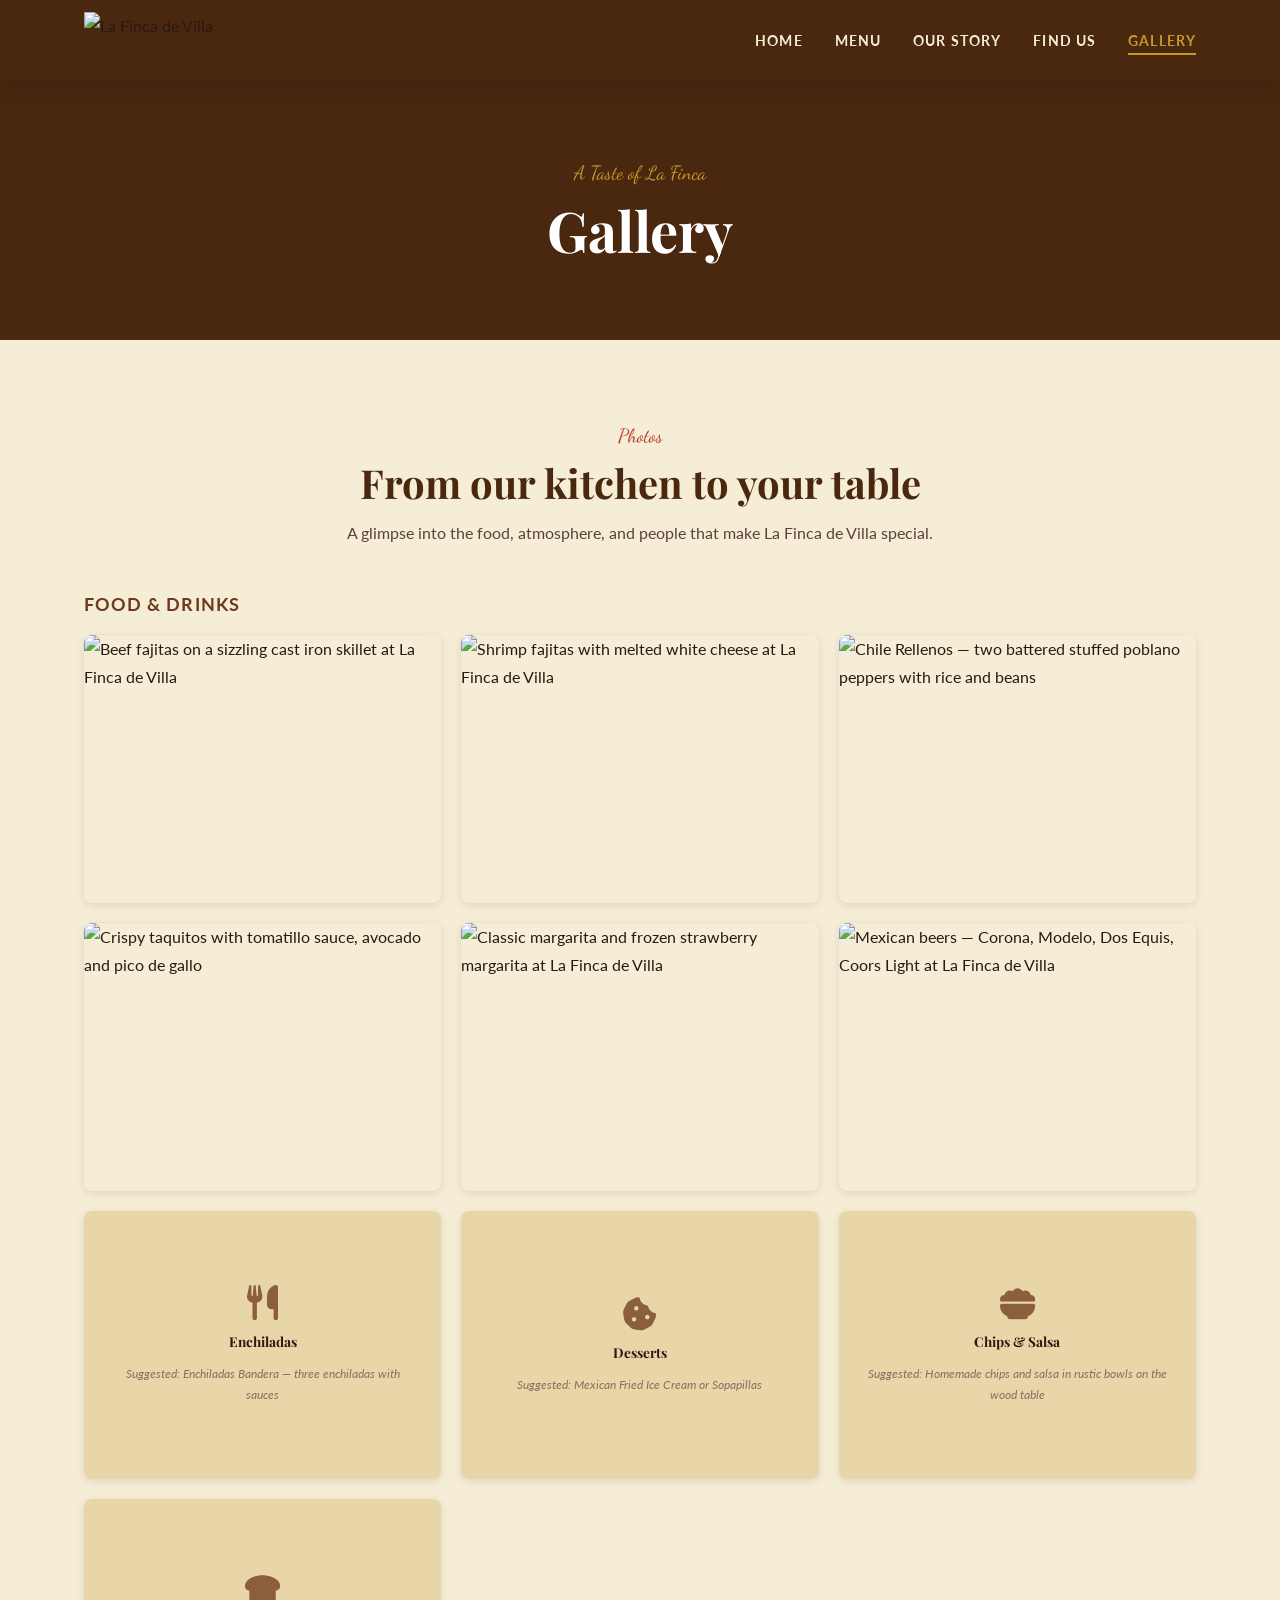
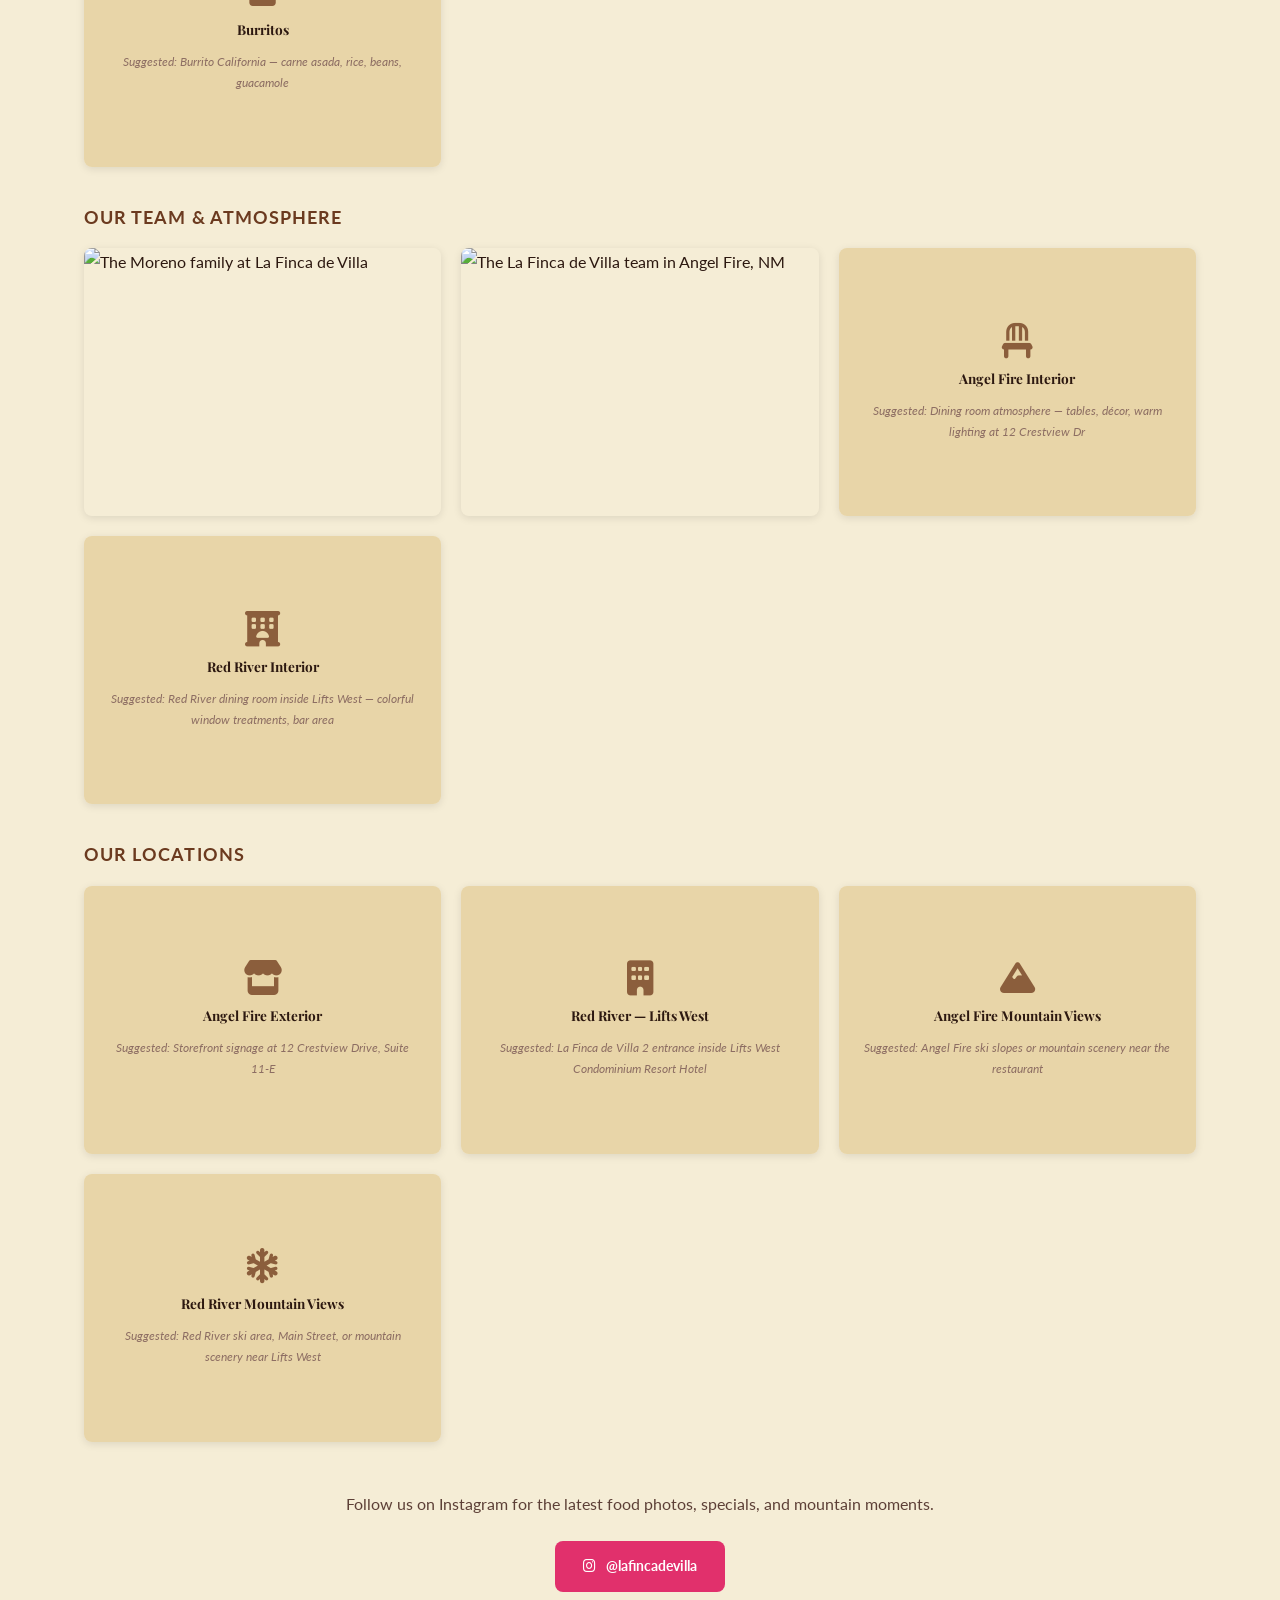
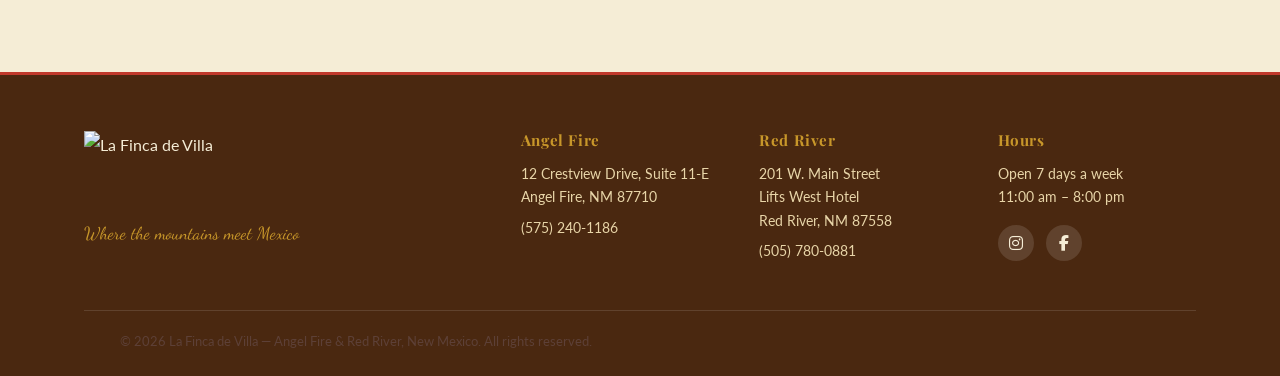
==== gallery.html @ f728a0be "Build initial website: 5 HTML pages + CSS + JS Complete static site prototype for La Finca de Villa:" ====
<!DOCTYPE html>
<html lang="en">
<head>
  <meta charset="UTF-8">
  <meta name="viewport" content="width=device-width, initial-scale=1.0">
  <meta name="description" content="Photo gallery — La Finca de Villa Mexican restaurant in Angel Fire and Red River, New Mexico. Food, atmosphere, and team photos.">
  <title>Gallery | La Finca de Villa | Angel Fire &amp; Red River, NM</title>
  <link rel="preconnect" href="https://fonts.googleapis.com">
  <link rel="preconnect" href="https://fonts.gstatic.com" crossorigin>
  <link href="https://fonts.googleapis.com/css2?family=Playfair+Display:ital,wght@0,400;0,600;0,700;1,400&family=Lato:wght@300;400;700&family=Dancing+Script:wght@600&display=swap" rel="stylesheet">
  <link rel="stylesheet" href="https://cdnjs.cloudflare.com/ajax/libs/font-awesome/6.5.0/css/all.min.css">
  <link rel="stylesheet" href="css/style.css">
</head>
<body>

  <!-- ===== NAVIGATION ===== -->
  <nav class="nav" role="navigation" aria-label="Main navigation">
    <div class="nav__container">
      <a href="index.html" class="nav__logo" aria-label="La Finca de Villa — Home">
        <img src="images/logo.png" alt="La Finca de Villa">
      </a>
      <button class="nav__toggle" aria-label="Toggle navigation menu">
        <span></span><span></span><span></span>
      </button>
      <ul class="nav__links">
        <li><a href="index.html">Home</a></li>
        <li><a href="menu.html">Menu</a></li>
        <li><a href="about.html">Our Story</a></li>
        <li><a href="locations.html">Find Us</a></li>
        <li><a href="gallery.html" class="active">Gallery</a></li>
      </ul>
    </div>
  </nav>

  <!-- ===== PAGE HERO ===== -->
  <div class="page-hero">
    <div class="page-hero__bg" style="background-image: url('images/shrimp-fajitas.jpg');"></div>
    <div class="page-hero__content">
      <span class="section-label">A Taste of La Finca</span>
      <h1>Gallery</h1>
    </div>
  </div>

  <!-- ===== GALLERY ===== -->
  <section class="gallery-section">
    <div class="container">
      <div class="gallery-intro">
        <span class="section-label">Photos</span>
        <h2>From our kitchen to your table</h2>
        <p>A glimpse into the food, atmosphere, and people that make La Finca de Villa special.</p>
      </div>

      <!-- ---- FOOD PHOTOS ---- -->
      <h3 style="margin-bottom:1.25rem;color:var(--brown-primary);font-size:1.1rem;letter-spacing:.06em;text-transform:uppercase;font-family:var(--font-body);">Food &amp; Drinks</h3>
      <div class="gallery-grid" style="margin-bottom:2.5rem;">

        <div class="gallery-item">
          <img src="images/beef-fajitas.jpg" alt="Beef fajitas on a sizzling cast iron skillet at La Finca de Villa">
        </div>

        <div class="gallery-item">
          <img src="images/shrimp-fajitas.jpg" alt="Shrimp fajitas with melted white cheese at La Finca de Villa">
        </div>

        <div class="gallery-item">
          <img src="images/chile-rellenos.jpg" alt="Chile Rellenos — two battered stuffed poblano peppers with rice and beans">
        </div>

        <div class="gallery-item">
          <img src="images/taquitos.jpg" alt="Crispy taquitos with tomatillo sauce, avocado and pico de gallo">
        </div>

        <div class="gallery-item">
          <img src="images/cocktails.jpg" alt="Classic margarita and frozen strawberry margarita at La Finca de Villa">
        </div>

        <div class="gallery-item">
          <img src="images/beers.jpg" alt="Mexican beers — Corona, Modelo, Dos Equis, Coors Light at La Finca de Villa">
        </div>

        <!-- PLACEHOLDERS — food -->
        <div class="gallery-item">
          <div class="gallery-placeholder">
            <i class="fas fa-utensils"></i>
            <strong>Enchiladas</strong>
            <span>Suggested: Enchiladas Bandera — three enchiladas with sauces</span>
          </div>
        </div>

        <div class="gallery-item">
          <div class="gallery-placeholder">
            <i class="fas fa-cookie-bite"></i>
            <strong>Desserts</strong>
            <span>Suggested: Mexican Fried Ice Cream or Sopapillas</span>
          </div>
        </div>

        <div class="gallery-item">
          <div class="gallery-placeholder">
            <i class="fas fa-bowl-food"></i>
            <strong>Chips &amp; Salsa</strong>
            <span>Suggested: Homemade chips and salsa in rustic bowls on the wood table</span>
          </div>
        </div>

        <div class="gallery-item">
          <div class="gallery-placeholder">
            <i class="fas fa-bread-slice"></i>
            <strong>Burritos</strong>
            <span>Suggested: Burrito California — carne asada, rice, beans, guacamole</span>
          </div>
        </div>

      </div>

      <!-- ---- TEAM & ATMOSPHERE ---- -->
      <h3 style="margin-bottom:1.25rem;color:var(--brown-primary);font-size:1.1rem;letter-spacing:.06em;text-transform:uppercase;font-family:var(--font-body);">Our Team &amp; Atmosphere</h3>
      <div class="gallery-grid" style="margin-bottom:2.5rem;">

        <div class="gallery-item">
          <img src="images/family-photo.jpg" alt="The Moreno family at La Finca de Villa">
        </div>

        <div class="gallery-item">
          <img src="images/team-photo.jpg" alt="The La Finca de Villa team in Angel Fire, NM">
        </div>

        <!-- PLACEHOLDERS — atmosphere -->
        <div class="gallery-item">
          <div class="gallery-placeholder">
            <i class="fas fa-chair"></i>
            <strong>Angel Fire Interior</strong>
            <span>Suggested: Dining room atmosphere — tables, décor, warm lighting at 12 Crestview Dr</span>
          </div>
        </div>

        <div class="gallery-item">
          <div class="gallery-placeholder">
            <i class="fas fa-hotel"></i>
            <strong>Red River Interior</strong>
            <span>Suggested: Red River dining room inside Lifts West — colorful window treatments, bar area</span>
          </div>
        </div>

      </div>

      <!-- ---- LOCATIONS ---- -->
      <h3 style="margin-bottom:1.25rem;color:var(--brown-primary);font-size:1.1rem;letter-spacing:.06em;text-transform:uppercase;font-family:var(--font-body);">Our Locations</h3>
      <div class="gallery-grid" style="margin-bottom:2.5rem;">

        <div class="gallery-item">
          <div class="gallery-placeholder">
            <i class="fas fa-store"></i>
            <strong>Angel Fire Exterior</strong>
            <span>Suggested: Storefront signage at 12 Crestview Drive, Suite 11-E</span>
          </div>
        </div>

        <div class="gallery-item">
          <div class="gallery-placeholder">
            <i class="fas fa-building"></i>
            <strong>Red River — Lifts West</strong>
            <span>Suggested: La Finca de Villa 2 entrance inside Lifts West Condominium Resort Hotel</span>
          </div>
        </div>

        <div class="gallery-item">
          <div class="gallery-placeholder">
            <i class="fas fa-mountain"></i>
            <strong>Angel Fire Mountain Views</strong>
            <span>Suggested: Angel Fire ski slopes or mountain scenery near the restaurant</span>
          </div>
        </div>

        <div class="gallery-item">
          <div class="gallery-placeholder">
            <i class="fas fa-snowflake"></i>
            <strong>Red River Mountain Views</strong>
            <span>Suggested: Red River ski area, Main Street, or mountain scenery near Lifts West</span>
          </div>
        </div>

      </div>

      <!-- CTA -->
      <div class="gallery-cta">
        <p>Follow us on Instagram for the latest food photos, specials, and mountain moments.</p>
        <a href="https://www.instagram.com/lafincadevilla/" target="_blank" rel="noopener noreferrer" class="social-btn social-btn--instagram" style="display:inline-flex;">
          <i class="fab fa-instagram"></i> @lafincadevilla
        </a>
      </div>

    </div>
  </section>

  <!-- ===== FOOTER ===== -->
  <footer class="footer">
    <div class="container">
      <div class="footer__grid">
        <div class="footer__brand">
          <img src="images/logo.png" alt="La Finca de Villa" class="footer__logo">
          <p class="footer__tagline">Where the mountains meet Mexico</p>
        </div>
        <div class="footer__location">
          <h4>Angel Fire</h4>
          <p>12 Crestview Drive, Suite 11-E<br>Angel Fire, NM 87710</p>
          <p><a href="tel:+15752401186">(575) 240-1186</a></p>
        </div>
        <div class="footer__location">
          <h4>Red River</h4>
          <p>201 W. Main Street<br>Lifts West Hotel<br>Red River, NM 87558</p>
          <p><a href="tel:+15057800881">(505) 780-0881</a></p>
        </div>
        <div class="footer__hours">
          <h4>Hours</h4>
          <p>Open 7 days a week<br>11:00 am – 8:00 pm</p>
          <div class="footer__social">
            <a href="https://www.instagram.com/lafincadevilla/" target="_blank" rel="noopener noreferrer" aria-label="Instagram"><i class="fab fa-instagram"></i></a>
            <a href="https://www.facebook.com/profile.php?id=100083762870185" target="_blank" rel="noopener noreferrer" aria-label="Facebook"><i class="fab fa-facebook-f"></i></a>
          </div>
        </div>
      </div>
      <div class="footer__bottom">
        <p>&copy; 2026 La Finca de Villa &mdash; Angel Fire &amp; Red River, New Mexico. All rights reserved.</p>
      </div>
    </div>
  </footer>

  <script src="js/main.js"></script>
</body>
</html>
---- css/style.css ----
/* ============================================================
   LA FINCA DE VILLA — Main Stylesheet
   Brand: Rustic Mexican ranch | Angel Fire & Red River, NM
   ============================================================ */

/* ---- 1. Variables ---- */
:root {
  --brown-dark:    #4A2810;
  --brown-primary: #6B3A1F;
  --brown-medium:  #8B5E3C;
  --cream:         #F5EDD6;
  --cream-dark:    #E8D5A8;
  --cream-deeper:  #D4B896;
  --red:           #C0392B;
  --red-dark:      #9B2218;
  --green:         #27AE60;
  --gold:          #C8972A;
  --text-dark:     #2C1810;
  --text-medium:   #5D4037;
  --text-light:    #8D6E63;
  --white:         #FFFFFF;
  --overlay:       rgba(44, 24, 16, 0.65);

  --font-heading:  'Playfair Display', Georgia, serif;
  --font-body:     'Lato', Arial, sans-serif;
  --font-accent:   'Dancing Script', cursive;

  --nav-h:    80px;
  --max-w:    1160px;
  --pad:      1.5rem;
  --radius:   8px;

  --shadow-sm: 0 2px 8px rgba(0,0,0,.10);
  --shadow-md: 0 4px 20px rgba(0,0,0,.16);
  --shadow-lg: 0 8px 40px rgba(0,0,0,.22);
  --transition: .3s ease;
}

/* ---- 2. Reset & Base ---- */
*, *::before, *::after { box-sizing: border-box; margin: 0; padding: 0; }
html { scroll-behavior: smooth; font-size: 16px; }
body { font-family: var(--font-body); color: var(--text-dark); background: var(--cream); line-height: 1.7; }
img { max-width: 100%; height: auto; display: block; }
a { color: inherit; text-decoration: none; }
ul { list-style: none; }

/* ---- 3. Typography ---- */
h1, h2, h3, h4 { font-family: var(--font-heading); color: var(--brown-dark); line-height: 1.2; }
h1 { font-size: clamp(2rem, 5vw, 3.5rem); }
h2 { font-size: clamp(1.6rem, 4vw, 2.5rem); }
h3 { font-size: clamp(1.15rem, 2.5vw, 1.5rem); }
h4 { font-size: 1.05rem; }
p  { color: var(--text-medium); max-width: 68ch; }

.section-label {
  font-family: var(--font-accent);
  font-size: 1.2rem;
  color: var(--red);
  display: block;
  margin-bottom: .4rem;
}
.section-header { text-align: center; margin-bottom: 3rem; }
.section-header p { margin: .75rem auto 0; }

/* ---- 4. Layout ---- */
.container { max-width: var(--max-w); margin: 0 auto; padding: 0 var(--pad); }
section { padding: 5rem 0; }

/* ---- 5. Navigation ---- */
.nav {
  position: sticky; top: 0; z-index: 1000;
  height: var(--nav-h);
  background: var(--brown-dark);
  box-shadow: var(--shadow-md);
}
.nav__container {
  max-width: var(--max-w); margin: 0 auto; padding: 0 var(--pad);
  height: 100%; display: flex; align-items: center; justify-content: space-between;
}
.nav__logo img { height: 56px; width: auto; }
.nav__links { display: flex; gap: 2rem; align-items: center; }
.nav__links a {
  color: var(--cream);
  font-weight: 700; font-size: .875rem; letter-spacing: .08em; text-transform: uppercase;
  padding: .25rem 0; border-bottom: 2px solid transparent; transition: var(--transition);
}
.nav__links a:hover, .nav__links a.active { color: var(--gold); border-bottom-color: var(--gold); }
.nav__toggle {
  display: none; flex-direction: column; gap: 5px;
  background: none; border: none; cursor: pointer; padding: .5rem;
}
.nav__toggle span { display: block; width: 26px; height: 2px; background: var(--cream); border-radius: 2px; transition: var(--transition); }
.nav__toggle.open span:nth-child(1) { transform: translateY(7px) rotate(45deg); }
.nav__toggle.open span:nth-child(2) { opacity: 0; }
.nav__toggle.open span:nth-child(3) { transform: translateY(-7px) rotate(-45deg); }

/* ---- 6. Buttons ---- */
.btn {
  display: inline-flex; align-items: center; gap: .5rem;
  padding: .85rem 2rem; border-radius: var(--radius);
  font-family: var(--font-body); font-weight: 700; font-size: .875rem;
  letter-spacing: .06em; text-transform: uppercase;
  cursor: pointer; transition: var(--transition); border: 2px solid transparent;
}
.btn--primary { background: var(--red); color: var(--white); border-color: var(--red); }
.btn--primary:hover { background: var(--red-dark); border-color: var(--red-dark); }
.btn--outline { background: transparent; color: var(--white); border-color: var(--white); }
.btn--outline:hover { background: var(--white); color: var(--brown-dark); }
.btn--outline-dark { background: transparent; color: var(--brown-dark); border-color: var(--brown-dark); }
.btn--outline-dark:hover { background: var(--brown-dark); color: var(--white); }
.btn--gold { background: var(--gold); color: var(--white); border-color: var(--gold); }
.btn--gold:hover { background: #a67c1e; border-color: #a67c1e; }
.btn--text { padding: 0; background: none; color: var(--red); font-weight: 700; font-size: .875rem; letter-spacing: .06em; text-transform: uppercase; border: none; }
.btn--text:hover { color: var(--red-dark); }

/* ---- 7. Hero (Home) ---- */
.hero {
  position: relative; height: 100vh; min-height: 620px;
  display: flex; align-items: center; justify-content: center; text-align: center; overflow: hidden;
}
.hero__bg {
  position: absolute; inset: 0;
  background-size: cover; background-position: center; background-attachment: fixed;
}
.hero__overlay { position: absolute; inset: 0; background: var(--overlay); }
.hero__content { position: relative; z-index: 1; padding: var(--pad); max-width: 800px; }
.hero__logo { height: 180px; width: auto; margin: 0 auto 1.5rem; filter: drop-shadow(0 4px 20px rgba(0,0,0,.6)); }
.hero__tagline {
  font-family: var(--font-accent); font-size: clamp(1.4rem, 4vw, 2.2rem);
  color: var(--cream); margin-bottom: 2rem; text-shadow: 0 2px 8px rgba(0,0,0,.5);
}
.hero__cta { display: flex; gap: 1rem; justify-content: center; flex-wrap: wrap; margin-bottom: 2rem; }
.hero__hours { color: rgba(245,237,214,.75); font-size: .875rem; letter-spacing: .08em; text-transform: uppercase; }

/* ---- 8. Page Hero (inner pages) ---- */
.page-hero {
  height: 260px; display: flex; align-items: center; justify-content: center;
  text-align: center; position: relative; overflow: hidden; background: var(--brown-dark);
}
.page-hero__bg { position: absolute; inset: 0; background-size: cover; background-position: center; opacity: .3; }
.page-hero__content { position: relative; z-index: 1; }
.page-hero__content h1 { color: var(--white); }
.page-hero__content .section-label { color: var(--gold); }

/* ---- 9. Story Snippet ---- */
.story-snippet { background: var(--brown-dark); }
.story-snippet .container { max-width: 760px; text-align: center; }
.story-snippet .section-label { color: var(--gold); }
.story-snippet h2 { color: var(--cream); margin: .5rem 0 1.25rem; }
.story-snippet p { color: var(--cream-dark); margin: 0 auto 2rem; }
.story-snippet .btn--text { color: var(--gold); }
.story-snippet .btn--text:hover { color: var(--cream); }

/* ---- 10. Featured Dishes ---- */
.featured { background: var(--cream); }
.featured__grid { display: grid; grid-template-columns: repeat(auto-fill, minmax(260px, 1fr)); gap: 1.75rem; margin-bottom: 2.5rem; }
.dish-card { background: var(--white); border-radius: var(--radius); overflow: hidden; box-shadow: var(--shadow-sm); transition: var(--transition); }
.dish-card:hover { box-shadow: var(--shadow-md); transform: translateY(-4px); }
.dish-card__image { height: 220px; background-size: cover; background-position: center; background-color: var(--cream-dark); }
.dish-card__body { padding: 1.25rem; }
.dish-card__body h3 { font-size: 1.1rem; margin-bottom: .5rem; color: var(--brown-dark); }
.dish-card__body p { font-size: .9rem; max-width: 100%; margin: 0; }
.featured__cta { text-align: center; }

/* ---- 11. Locations Preview ---- */
.locations-preview { background: var(--cream-dark); }
.locations-preview__grid { display: grid; grid-template-columns: repeat(auto-fill, minmax(300px, 1fr)); gap: 2rem; }
.location-card {
  background: var(--white); padding: 2rem; border-radius: var(--radius);
  text-align: center; box-shadow: var(--shadow-sm);
}
.location-card__icon { font-size: 2rem; color: var(--red); margin-bottom: 1rem; }
.location-card h3 { margin-bottom: .75rem; }
.location-card p { font-size: .95rem; margin: 0 auto; max-width: 100%; }
.location-card__phone { margin: .75rem 0 !important; font-weight: 700; }
.location-card__phone a { color: var(--red); }
.location-card__phone a:hover { color: var(--red-dark); }
.location-card__hours { color: var(--text-light); font-size: .875rem; margin-bottom: 1.5rem !important; }
.location-card .btn { margin-top: 1rem; }
.soups-note { text-align: center; margin-top: 1.75rem; font-size: .9rem; color: var(--text-medium); font-style: italic; }

/* ---- 12. Catering Banner ---- */
.catering-banner { background: var(--red); padding: 4rem 0; }
.catering-banner__inner { display: flex; align-items: center; justify-content: space-between; gap: 2rem; flex-wrap: wrap; }
.catering-banner__text h2 { color: var(--white); margin-bottom: .5rem; }
.catering-banner__text p { color: rgba(255,255,255,.85); max-width: 54ch; margin: 0; }
.catering-banner .btn--outline { white-space: nowrap; }

/* ---- 13. Team Glimpse ---- */
.team-glimpse { background: var(--cream); }
.team-glimpse__inner { display: grid; grid-template-columns: 1fr 1fr; gap: 4rem; align-items: center; }
.team-glimpse__image img { border-radius: var(--radius); box-shadow: var(--shadow-md); width: 100%; object-fit: cover; }
.team-glimpse__text .section-label { color: var(--red); }
.team-glimpse__text h2 { margin: .5rem 0 1.25rem; }
.team-glimpse__text p { margin-bottom: 2rem; }

/* ---- 14. Social CTA ---- */
.social-cta { background: var(--brown-dark); text-align: center; padding: 4rem 0; }
.social-cta h2 { color: var(--cream); margin-bottom: .5rem; }
.social-cta > .container > p { color: var(--cream-dark); margin: 0 auto 2rem; }
.social-cta__links { display: flex; gap: 1rem; justify-content: center; flex-wrap: wrap; }
.social-btn { display: inline-flex; align-items: center; gap: .6rem; padding: .85rem 1.75rem; border-radius: var(--radius); font-weight: 700; font-size: .9rem; transition: var(--transition); }
.social-btn--instagram { background: #E1306C; color: var(--white); }
.social-btn--instagram:hover { background: #c11f58; }
.social-btn--facebook { background: #1877F2; color: var(--white); }
.social-btn--facebook:hover { background: #0d63d8; }

/* ---- 15. Footer ---- */
.footer { background: var(--brown-dark); color: var(--cream); padding: 3.5rem 0 1.5rem; border-top: 3px solid var(--red); }
.footer__grid { display: grid; grid-template-columns: 2fr 1fr 1fr 1fr; gap: 2.5rem; margin-bottom: 2.5rem; }
.footer__logo { height: 72px; width: auto; margin-bottom: 1rem; }
.footer__tagline { font-family: var(--font-accent); font-size: 1.1rem; color: var(--gold); }
.footer__location h4, .footer__hours h4 { color: var(--gold); font-family: var(--font-heading); font-size: .95rem; margin-bottom: .75rem; letter-spacing: .04em; }
.footer__location p, .footer__hours p { color: var(--cream-dark); font-size: .875rem; max-width: 100%; line-height: 1.7; margin-bottom: .4rem; }
.footer__location a, .footer__hours a { color: var(--cream-dark); transition: var(--transition); }
.footer__location a:hover, .footer__hours a:hover { color: var(--gold); }
.footer__social { display: flex; gap: .75rem; margin-top: 1rem; }
.footer__social a {
  display: flex; align-items: center; justify-content: center;
  width: 36px; height: 36px; border-radius: 50%;
  background: rgba(255,255,255,.12); color: var(--cream); font-size: 1rem; transition: var(--transition);
}
.footer__social a:hover { background: var(--red); }
.footer__bottom { border-top: 1px solid rgba(255,255,255,.12); padding-top: 1.25rem; text-align: center; font-size: .8rem; color: rgba(255,255,255,.4); }

/* ============================================================
   MENU PAGE
   ============================================================ */
.menu-nav {
  position: sticky; top: var(--nav-h); z-index: 900;
  background: var(--brown-primary); padding: .75rem 0;
  overflow-x: auto; -webkit-overflow-scrolling: touch;
  scrollbar-width: none;
}
.menu-nav::-webkit-scrollbar { display: none; }
.menu-nav__list {
  display: flex; gap: 0; justify-content: flex-start;
  min-width: max-content; padding: 0 var(--pad);
  max-width: var(--max-w); margin: 0 auto;
}
.menu-nav__list a {
  color: var(--cream-dark); font-size: .775rem; font-weight: 700;
  letter-spacing: .06em; text-transform: uppercase;
  padding: .4rem .9rem; white-space: nowrap;
  border-bottom: 2px solid transparent; transition: var(--transition);
}
.menu-nav__list a:hover, .menu-nav__list a.active { color: var(--gold); border-bottom-color: var(--gold); }

.menu-body section { padding: 3.5rem 0; }
.menu-body section:nth-child(even) { background: var(--white); }
.menu-body section:nth-child(odd) { background: var(--cream); }

.menu-section__header {
  display: flex; align-items: baseline; gap: 1rem;
  margin-bottom: 1.75rem; padding-bottom: .75rem;
  border-bottom: 2px solid var(--cream-dark);
}
.menu-section__header h2 { font-size: 1.85rem; color: var(--brown-dark); }
.menu-section__note { font-size: .85rem; color: var(--text-light); font-style: italic; }

.menu-grid { display: grid; grid-template-columns: repeat(auto-fill, minmax(300px, 1fr)); gap: 0 2rem; }
.menu-item { padding: .9rem 0; border-bottom: 1px solid var(--cream-dark); }
.menu-item:last-child { border-bottom: none; }
.menu-item__name { font-family: var(--font-heading); font-size: 1.05rem; font-weight: 600; color: var(--brown-dark); margin-bottom: .3rem; }
.menu-item__desc { font-size: .875rem; color: var(--text-medium); max-width: 100%; margin: 0; }
.menu-item__tag { display: inline-block; background: var(--red); color: var(--white); font-size: .7rem; font-weight: 700; letter-spacing: .06em; text-transform: uppercase; padding: .15rem .5rem; border-radius: 3px; margin-bottom: .4rem; }
.menu-item__tag--green { background: var(--green); }
.menu-item__tag--gold { background: var(--gold); }

.specials-grid { display: grid; grid-template-columns: repeat(auto-fill, minmax(280px, 1fr)); gap: 1rem; }
.special-card { padding: 1rem 1.25rem; background: var(--white); border-radius: var(--radius); border-left: 4px solid var(--brown-primary); }
.special-card__num { font-size: .75rem; font-weight: 700; color: var(--red); letter-spacing: .06em; text-transform: uppercase; margin-bottom: .3rem; }
.special-card__name { font-family: var(--font-heading); font-size: 1rem; color: var(--brown-dark); margin-bottom: .35rem; }
.special-card__desc { font-size: .85rem; color: var(--text-medium); margin: 0; max-width: 100%; }

.kids-grid { display: grid; grid-template-columns: repeat(auto-fill, minmax(240px, 1fr)); gap: .75rem; }
.kids-item { padding: .75rem 1rem; background: var(--white); border-radius: var(--radius); font-size: .9rem; color: var(--text-medium); border-left: 3px solid var(--green); }

.catering-grid { display: grid; grid-template-columns: repeat(auto-fill, minmax(280px, 1fr)); gap: 1.5rem; }
.catering-card { background: var(--brown-dark); color: var(--cream); padding: 1.5rem; border-radius: var(--radius); }
.catering-card h3 { color: var(--gold); font-size: 1.1rem; margin-bottom: .75rem; }
.catering-card p { color: var(--cream-dark); font-size: .875rem; max-width: 100%; margin: 0; }

.drinks-cols { display: grid; grid-template-columns: 1fr 1fr; gap: 3rem; }
.drinks-col h3 { color: var(--brown-primary); margin-bottom: 1rem; padding-bottom: .5rem; border-bottom: 2px solid var(--cream-dark); }
.drinks-col li { padding: .55rem 0; border-bottom: 1px solid var(--cream-dark); color: var(--text-medium); font-size: .95rem; }
.drinks-col li:last-child { border-bottom: none; }
.drinks-note { font-size: .85rem; color: var(--text-light); font-style: italic; margin-top: 1.5rem; }

/* ============================================================
   ABOUT PAGE
   ============================================================ */
.about-story { background: var(--cream); }
.about-story__inner { display: grid; grid-template-columns: 1fr 1fr; gap: 4rem; align-items: center; }
.about-story__text h2 { margin: .5rem 0 1.5rem; }
.about-story__text p { margin-bottom: 1.25rem; }
.about-story__image img { width: 100%; border-radius: var(--radius); box-shadow: var(--shadow-md); object-fit: cover; }

.about-values { background: var(--brown-dark); padding: 4.5rem 0; }
.about-values .section-header h2 { color: var(--cream); }
.about-values .section-label { color: var(--gold); }
.values-grid { display: grid; grid-template-columns: repeat(3, 1fr); gap: 2rem; }
.value-card { text-align: center; padding: 2rem 1.5rem; border: 1px solid rgba(255,255,255,.12); border-radius: var(--radius); }
.value-card__icon { font-size: 2.5rem; color: var(--gold); margin-bottom: 1rem; }
.value-card h3 { color: var(--cream); margin-bottom: .75rem; font-size: 1.2rem; }
.value-card p { color: var(--cream-dark); max-width: 100%; font-size: .9rem; margin: 0; }

.about-family { background: var(--cream-dark); }
.about-family__inner { display: grid; grid-template-columns: 1fr 1fr; gap: 4rem; align-items: center; }
.about-family__image img { width: 100%; border-radius: var(--radius); box-shadow: var(--shadow-md); }
.about-family__text h2 { margin: .5rem 0 1.5rem; }
.about-family__text p { margin-bottom: 1.25rem; }

.about-team { background: var(--cream); }
.about-team .section-header { margin-bottom: 2rem; }
.about-team__image { border-radius: var(--radius); overflow: hidden; box-shadow: var(--shadow-md); }
.about-team__image img { width: 100%; max-height: 520px; object-fit: cover; object-position: center top; }

/* ============================================================
   LOCATIONS PAGE
   ============================================================ */
.locations-section { background: var(--cream); }
.locations-grid { display: grid; grid-template-columns: repeat(auto-fill, minmax(440px, 1fr)); gap: 3rem; }
.location-full { background: var(--white); border-radius: var(--radius); overflow: hidden; box-shadow: var(--shadow-md); }
.location-full__map-placeholder {
  height: 260px; background: var(--cream-dark);
  display: flex; flex-direction: column; align-items: center; justify-content: center;
  gap: .75rem; text-align: center; padding: 1.5rem;
}
.location-full__map-placeholder i { font-size: 2.5rem; color: var(--red); }
.location-full__map-placeholder p { font-size: .875rem; color: var(--text-medium); max-width: 100%; margin: 0; }
.location-full__info { padding: 2rem; }
.location-full__info h2 { margin-bottom: 1.5rem; font-size: 1.75rem; }

.info-row { display: flex; gap: 1rem; margin-bottom: 1.1rem; align-items: flex-start; }
.info-row i { color: var(--red); margin-top: .2rem; width: 18px; flex-shrink: 0; }
.info-row p { margin: 0; font-size: .95rem; max-width: 100%; }
.info-row a { color: var(--red); font-weight: 700; }
.info-row a:hover { color: var(--red-dark); }

.hours-table { width: 100%; border-collapse: collapse; font-size: .9rem; margin: 1rem 0 1.5rem; }
.hours-table td { padding: .35rem 0; color: var(--text-medium); }
.hours-table td:first-child { color: var(--text-dark); font-weight: 700; width: 44%; }
.hours-specials { font-size: .85rem; color: var(--text-light); font-style: italic; margin-top: -.5rem; margin-bottom: 1.5rem; }
.location-full__info .btn { margin-top: .5rem; }

.location-badge {
  display: inline-block; background: var(--red); color: var(--white);
  font-size: .75rem; font-weight: 700; letter-spacing: .06em; text-transform: uppercase;
  padding: .2rem .6rem; border-radius: 3px; margin-bottom: .75rem;
}
.location-badge--green { background: var(--green); }

/* ============================================================
   GALLERY PAGE
   ============================================================ */
.gallery-section { background: var(--cream); }
.gallery-intro { max-width: 640px; margin: 0 auto 3rem; text-align: center; }
.gallery-intro p { margin: .75rem auto 0; }

.gallery-grid { display: grid; grid-template-columns: repeat(auto-fill, minmax(280px, 1fr)); gap: 1.25rem; }
.gallery-item { aspect-ratio: 4/3; border-radius: var(--radius); overflow: hidden; box-shadow: var(--shadow-sm); position: relative; }
.gallery-item img { width: 100%; height: 100%; object-fit: cover; transition: transform .4s ease; }
.gallery-item:hover img { transform: scale(1.06); }
.gallery-placeholder {
  width: 100%; height: 100%; background: var(--cream-dark);
  display: flex; flex-direction: column; align-items: center; justify-content: center;
  text-align: center; padding: 1.5rem; gap: .6rem;
}
.gallery-placeholder i { font-size: 2.2rem; color: var(--brown-medium); }
.gallery-placeholder strong { font-size: .85rem; color: var(--text-dark); font-family: var(--font-heading); }
.gallery-placeholder span { font-size: .775rem; color: var(--text-light); font-style: italic; }
.gallery-cta { text-align: center; margin-top: 3rem; }
.gallery-cta p { margin: 0 auto 1.5rem; }

/* ============================================================
   RESPONSIVE
   ============================================================ */
@media (max-width: 960px) {
  .team-glimpse__inner,
  .about-story__inner,
  .about-family__inner { grid-template-columns: 1fr; gap: 2.5rem; }
  .footer__grid { grid-template-columns: 1fr 1fr; gap: 2rem; }
  .values-grid { grid-template-columns: 1fr 1fr; }
  .drinks-cols { grid-template-columns: 1fr; gap: 2rem; }
  .locations-grid { grid-template-columns: 1fr; }
}
@media (max-width: 680px) {
  section { padding: 3.5rem 0; }
  .nav__links {
    display: none; position: fixed; inset: var(--nav-h) 0 0 0;
    background: var(--brown-dark); flex-direction: column;
    justify-content: flex-start; padding: 2rem; gap: 1.5rem; overflow-y: auto;
  }
  .nav__links.open { display: flex; }
  .nav__links a { font-size: 1.1rem; padding: .5rem 0; }
  .nav__toggle { display: flex; }
  .hero__logo { height: 130px; }
  .hero__cta { flex-direction: column; align-items: center; }
  .footer__grid { grid-template-columns: 1fr; gap: 1.75rem; }
  .catering-banner__inner { flex-direction: column; text-align: center; }
  .featured__grid { grid-template-columns: 1fr; }
  .values-grid { grid-template-columns: 1fr; }
  .menu-nav__list { justify-content: flex-start; }
  .specials-grid { grid-template-columns: 1fr; }
  .kids-grid { grid-template-columns: 1fr; }
  .catering-grid { grid-template-columns: 1fr; }
}
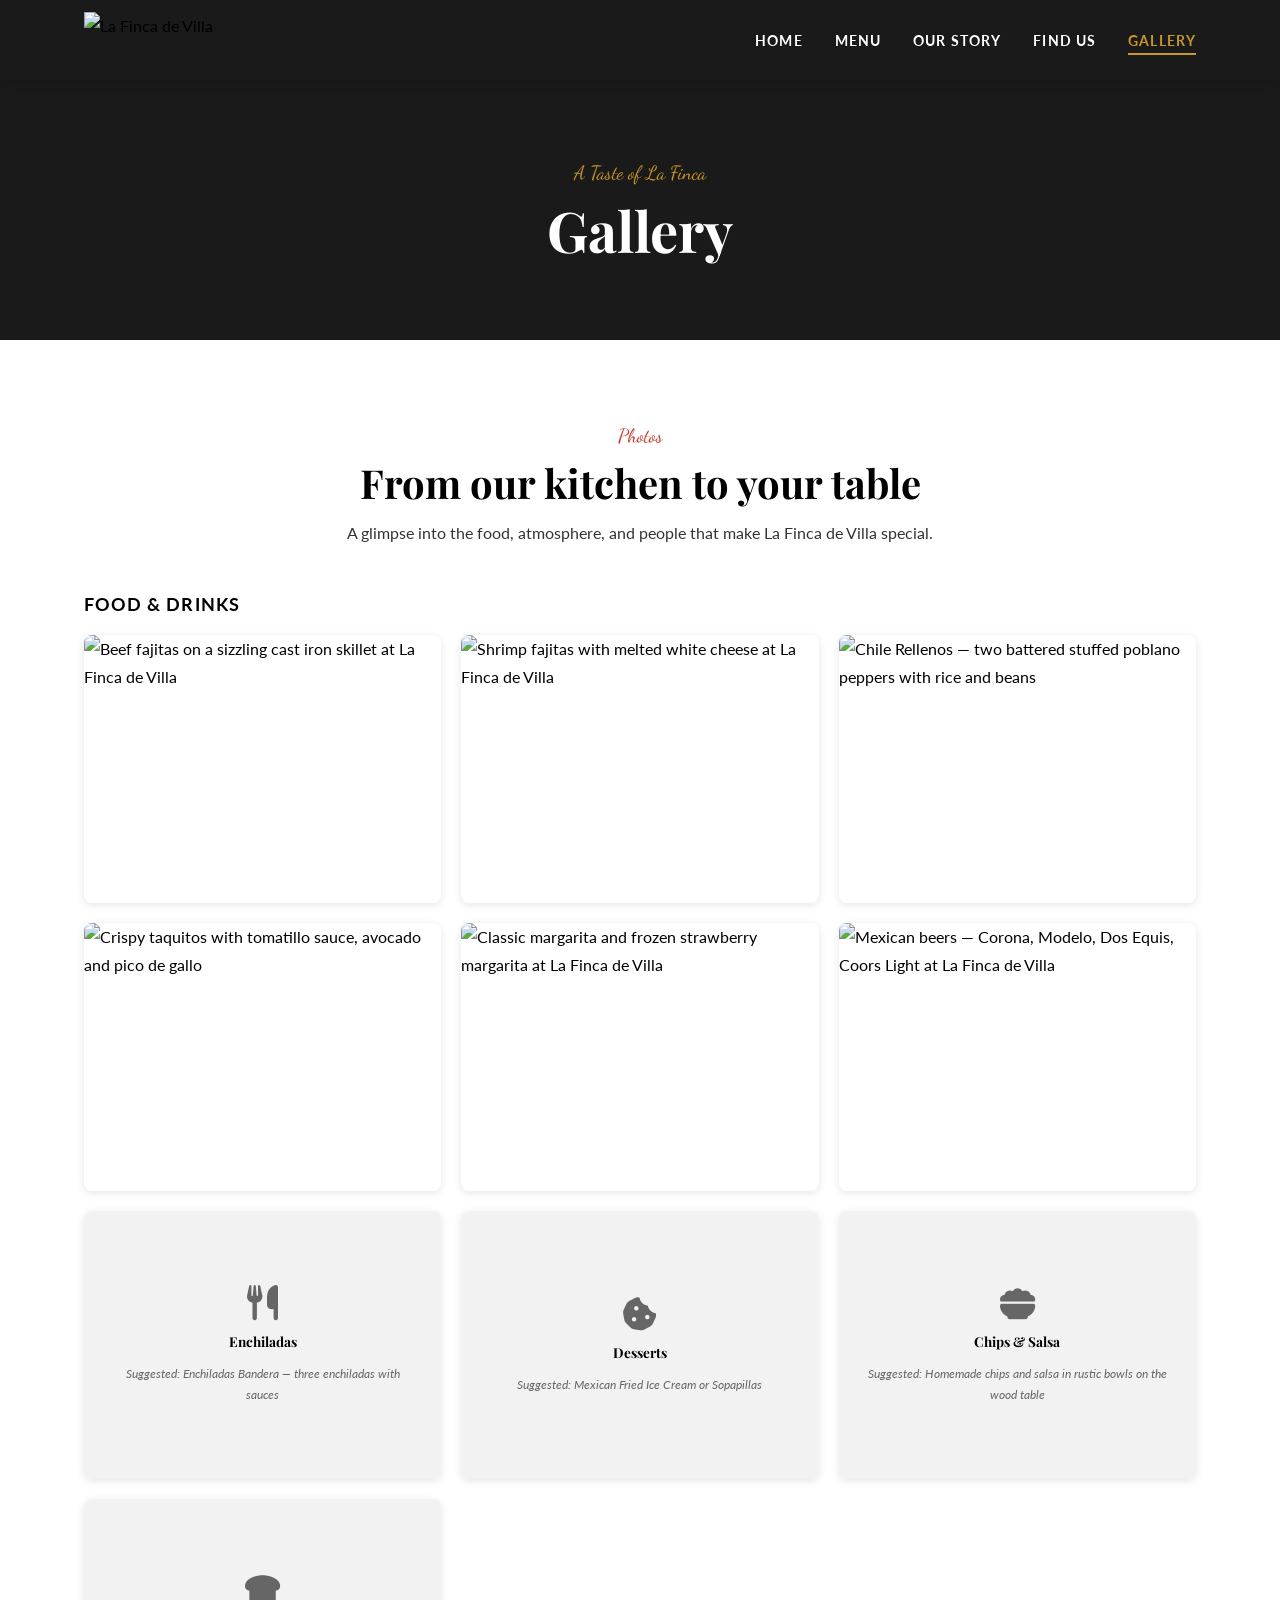
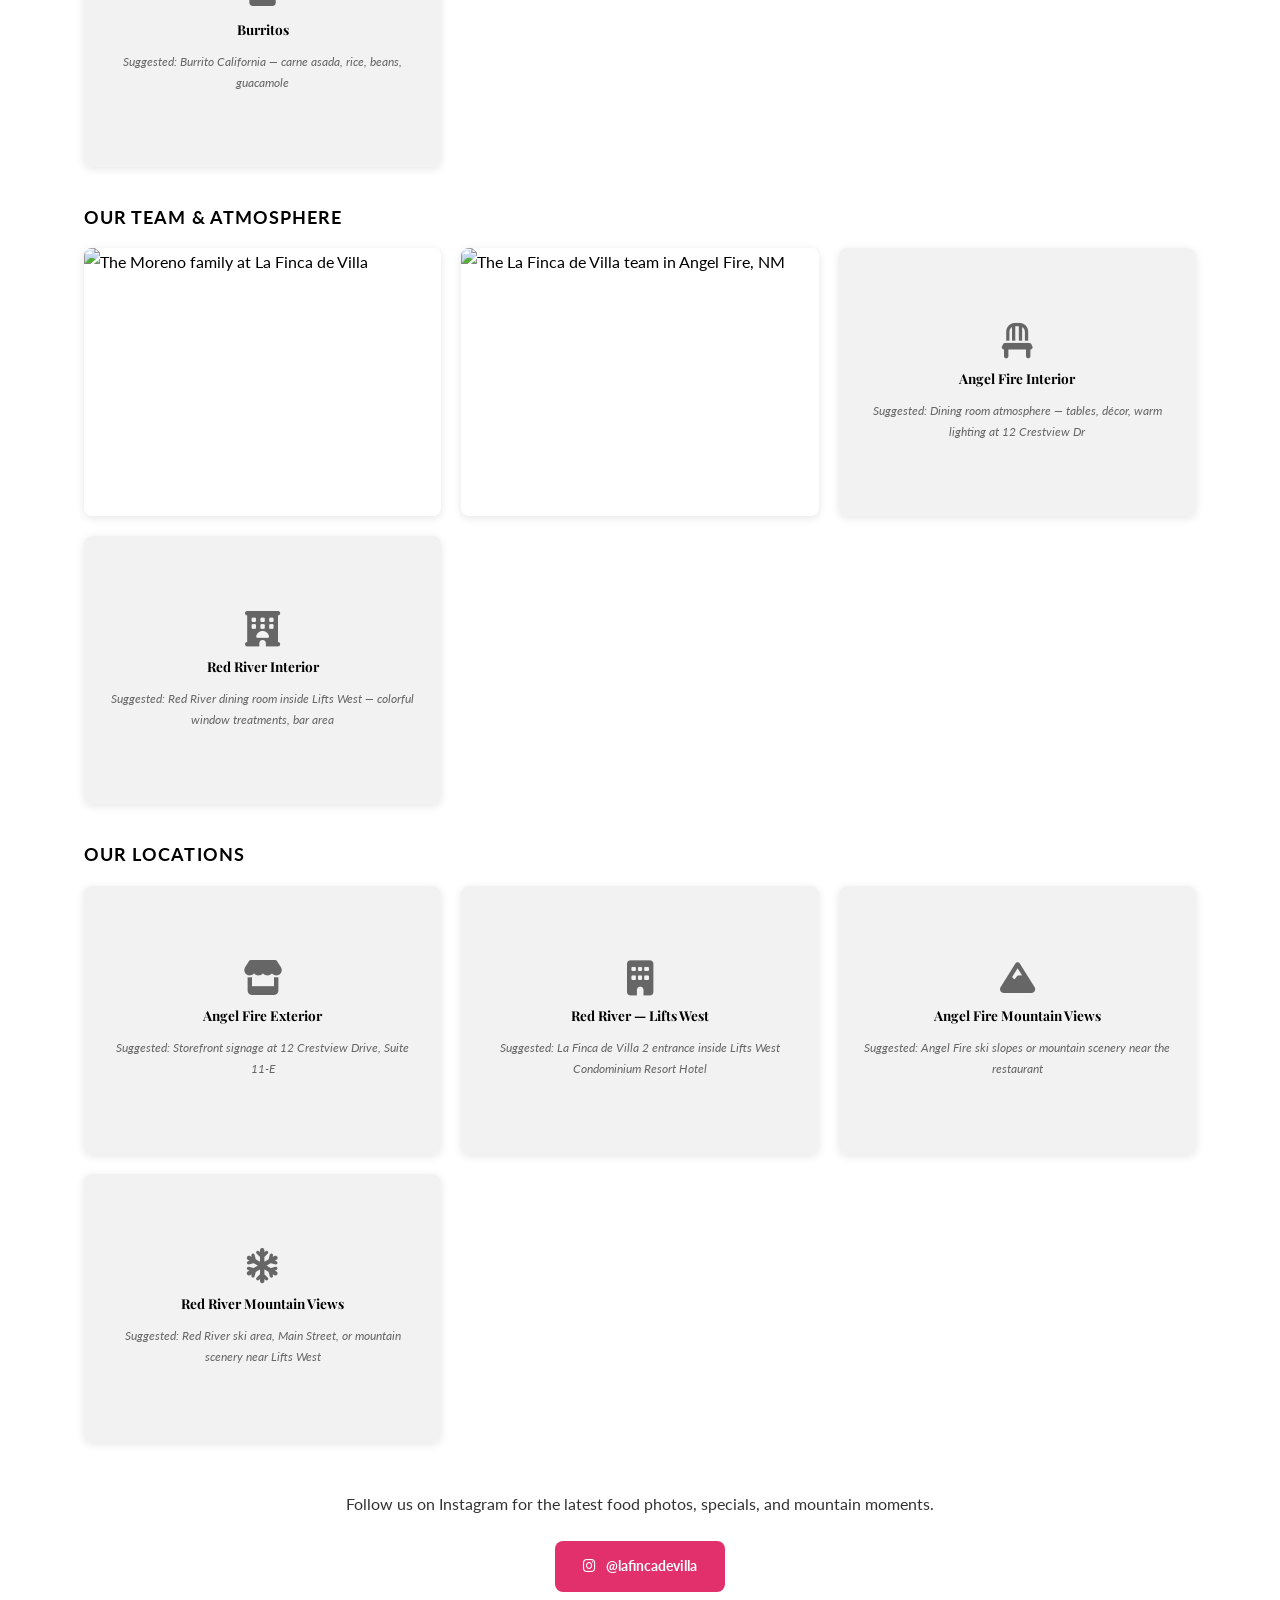
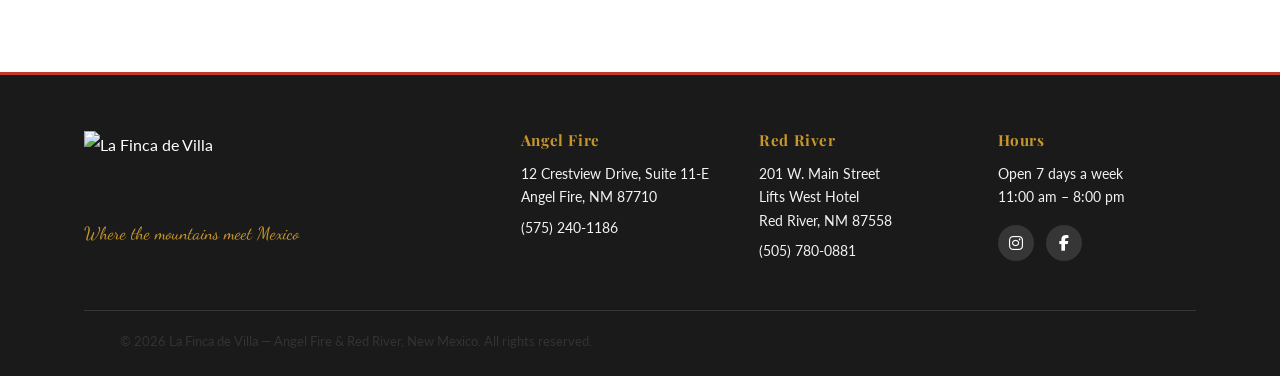
==== commit c2f58f26: "Remove all brown colors; set all fonts to black Replace warm brown palette with neutral charcoal/bla" ====
--- a/gallery.html
+++ b/gallery.html
@@ -51,7 +51,7 @@
       </div>
 
       <!-- ---- FOOD PHOTOS ---- -->
-      <h3 style="margin-bottom:1.25rem;color:var(--brown-primary);font-size:1.1rem;letter-spacing:.06em;text-transform:uppercase;font-family:var(--font-body);">Food &amp; Drinks</h3>
+      <h3 style="margin-bottom:1.25rem;color:#000000;font-size:1.1rem;letter-spacing:.06em;text-transform:uppercase;font-family:var(--font-body);">Food &amp; Drinks</h3>
       <div class="gallery-grid" style="margin-bottom:2.5rem;">
 
         <div class="gallery-item">
@@ -114,7 +114,7 @@
       </div>
 
       <!-- ---- TEAM & ATMOSPHERE ---- -->
-      <h3 style="margin-bottom:1.25rem;color:var(--brown-primary);font-size:1.1rem;letter-spacing:.06em;text-transform:uppercase;font-family:var(--font-body);">Our Team &amp; Atmosphere</h3>
+      <h3 style="margin-bottom:1.25rem;color:#000000;font-size:1.1rem;letter-spacing:.06em;text-transform:uppercase;font-family:var(--font-body);">Our Team &amp; Atmosphere</h3>
       <div class="gallery-grid" style="margin-bottom:2.5rem;">
 
         <div class="gallery-item">
@@ -145,7 +145,7 @@
       </div>
 
       <!-- ---- LOCATIONS ---- -->
-      <h3 style="margin-bottom:1.25rem;color:var(--brown-primary);font-size:1.1rem;letter-spacing:.06em;text-transform:uppercase;font-family:var(--font-body);">Our Locations</h3>
+      <h3 style="margin-bottom:1.25rem;color:#000000;font-size:1.1rem;letter-spacing:.06em;text-transform:uppercase;font-family:var(--font-body);">Our Locations</h3>
       <div class="gallery-grid" style="margin-bottom:2.5rem;">
 
         <div class="gallery-item">
--- a/css/style.css
+++ b/css/style.css
@@ -5,21 +5,21 @@
 
 /* ---- 1. Variables ---- */
 :root {
-  --brown-dark:    #4A2810;
-  --brown-primary: #6B3A1F;
-  --brown-medium:  #8B5E3C;
-  --cream:         #F5EDD6;
-  --cream-dark:    #E8D5A8;
-  --cream-deeper:  #D4B896;
+  --brown-dark:    #1A1A1A;
+  --brown-primary: #2D2D2D;
+  --brown-medium:  #555555;
+  --cream:         #FFFFFF;
+  --cream-dark:    #F2F2F2;
+  --cream-deeper:  #E0E0E0;
   --red:           #C0392B;
   --red-dark:      #9B2218;
   --green:         #27AE60;
   --gold:          #C8972A;
-  --text-dark:     #2C1810;
-  --text-medium:   #5D4037;
-  --text-light:    #8D6E63;
+  --text-dark:     #000000;
+  --text-medium:   #333333;
+  --text-light:    #666666;
   --white:         #FFFFFF;
-  --overlay:       rgba(44, 24, 16, 0.65);
+  --overlay:       rgba(0, 0, 0, 0.65);
 
   --font-heading:  'Playfair Display', Georgia, serif;
   --font-body:     'Lato', Arial, sans-serif;
@@ -45,7 +45,7 @@
 ul { list-style: none; }
 
 /* ---- 3. Typography ---- */
-h1, h2, h3, h4 { font-family: var(--font-heading); color: var(--brown-dark); line-height: 1.2; }
+h1, h2, h3, h4 { font-family: var(--font-heading); color: #000000; line-height: 1.2; }
 h1 { font-size: clamp(2rem, 5vw, 3.5rem); }
 h2 { font-size: clamp(1.6rem, 4vw, 2.5rem); }
 h3 { font-size: clamp(1.15rem, 2.5vw, 1.5rem); }
@@ -130,7 +130,7 @@
   color: var(--cream); margin-bottom: 2rem; text-shadow: 0 2px 8px rgba(0,0,0,.5);
 }
 .hero__cta { display: flex; gap: 1rem; justify-content: center; flex-wrap: wrap; margin-bottom: 2rem; }
-.hero__hours { color: rgba(245,237,214,.75); font-size: .875rem; letter-spacing: .08em; text-transform: uppercase; }
+.hero__hours { color: rgba(255,255,255,.75); font-size: .875rem; letter-spacing: .08em; text-transform: uppercase; }
 
 /* ---- 8. Page Hero (inner pages) ---- */
 .page-hero {
@@ -158,7 +158,7 @@
 .dish-card:hover { box-shadow: var(--shadow-md); transform: translateY(-4px); }
 .dish-card__image { height: 220px; background-size: cover; background-position: center; background-color: var(--cream-dark); }
 .dish-card__body { padding: 1.25rem; }
-.dish-card__body h3 { font-size: 1.1rem; margin-bottom: .5rem; color: var(--brown-dark); }
+.dish-card__body h3 { font-size: 1.1rem; margin-bottom: .5rem; color: #000000; }
 .dish-card__body p { font-size: .9rem; max-width: 100%; margin: 0; }
 .featured__cta { text-align: center; }
 
@@ -255,22 +255,22 @@
   margin-bottom: 1.75rem; padding-bottom: .75rem;
   border-bottom: 2px solid var(--cream-dark);
 }
-.menu-section__header h2 { font-size: 1.85rem; color: var(--brown-dark); }
+.menu-section__header h2 { font-size: 1.85rem; color: #000000; }
 .menu-section__note { font-size: .85rem; color: var(--text-light); font-style: italic; }
 
 .menu-grid { display: grid; grid-template-columns: repeat(auto-fill, minmax(300px, 1fr)); gap: 0 2rem; }
 .menu-item { padding: .9rem 0; border-bottom: 1px solid var(--cream-dark); }
 .menu-item:last-child { border-bottom: none; }
-.menu-item__name { font-family: var(--font-heading); font-size: 1.05rem; font-weight: 600; color: var(--brown-dark); margin-bottom: .3rem; }
+.menu-item__name { font-family: var(--font-heading); font-size: 1.05rem; font-weight: 600; color: #000000; margin-bottom: .3rem; }
 .menu-item__desc { font-size: .875rem; color: var(--text-medium); max-width: 100%; margin: 0; }
 .menu-item__tag { display: inline-block; background: var(--red); color: var(--white); font-size: .7rem; font-weight: 700; letter-spacing: .06em; text-transform: uppercase; padding: .15rem .5rem; border-radius: 3px; margin-bottom: .4rem; }
 .menu-item__tag--green { background: var(--green); }
 .menu-item__tag--gold { background: var(--gold); }
 
 .specials-grid { display: grid; grid-template-columns: repeat(auto-fill, minmax(280px, 1fr)); gap: 1rem; }
-.special-card { padding: 1rem 1.25rem; background: var(--white); border-radius: var(--radius); border-left: 4px solid var(--brown-primary); }
+.special-card { padding: 1rem 1.25rem; background: var(--white); border-radius: var(--radius); border-left: 4px solid var(--gold); }
 .special-card__num { font-size: .75rem; font-weight: 700; color: var(--red); letter-spacing: .06em; text-transform: uppercase; margin-bottom: .3rem; }
-.special-card__name { font-family: var(--font-heading); font-size: 1rem; color: var(--brown-dark); margin-bottom: .35rem; }
+.special-card__name { font-family: var(--font-heading); font-size: 1rem; color: #000000; margin-bottom: .35rem; }
 .special-card__desc { font-size: .85rem; color: var(--text-medium); margin: 0; max-width: 100%; }
 
 .kids-grid { display: grid; grid-template-columns: repeat(auto-fill, minmax(240px, 1fr)); gap: .75rem; }
@@ -282,7 +282,7 @@
 .catering-card p { color: var(--cream-dark); font-size: .875rem; max-width: 100%; margin: 0; }
 
 .drinks-cols { display: grid; grid-template-columns: 1fr 1fr; gap: 3rem; }
-.drinks-col h3 { color: var(--brown-primary); margin-bottom: 1rem; padding-bottom: .5rem; border-bottom: 2px solid var(--cream-dark); }
+.drinks-col h3 { color: #000000; margin-bottom: 1rem; padding-bottom: .5rem; border-bottom: 2px solid var(--cream-dark); }
 .drinks-col li { padding: .55rem 0; border-bottom: 1px solid var(--cream-dark); color: var(--text-medium); font-size: .95rem; }
 .drinks-col li:last-child { border-bottom: none; }
 .drinks-note { font-size: .85rem; color: var(--text-light); font-style: italic; margin-top: 1.5rem; }
@@ -367,7 +367,7 @@
   display: flex; flex-direction: column; align-items: center; justify-content: center;
   text-align: center; padding: 1.5rem; gap: .6rem;
 }
-.gallery-placeholder i { font-size: 2.2rem; color: var(--brown-medium); }
+.gallery-placeholder i { font-size: 2.2rem; color: var(--text-light); }
 .gallery-placeholder strong { font-size: .85rem; color: var(--text-dark); font-family: var(--font-heading); }
 .gallery-placeholder span { font-size: .775rem; color: var(--text-light); font-style: italic; }
 .gallery-cta { text-align: center; margin-top: 3rem; }
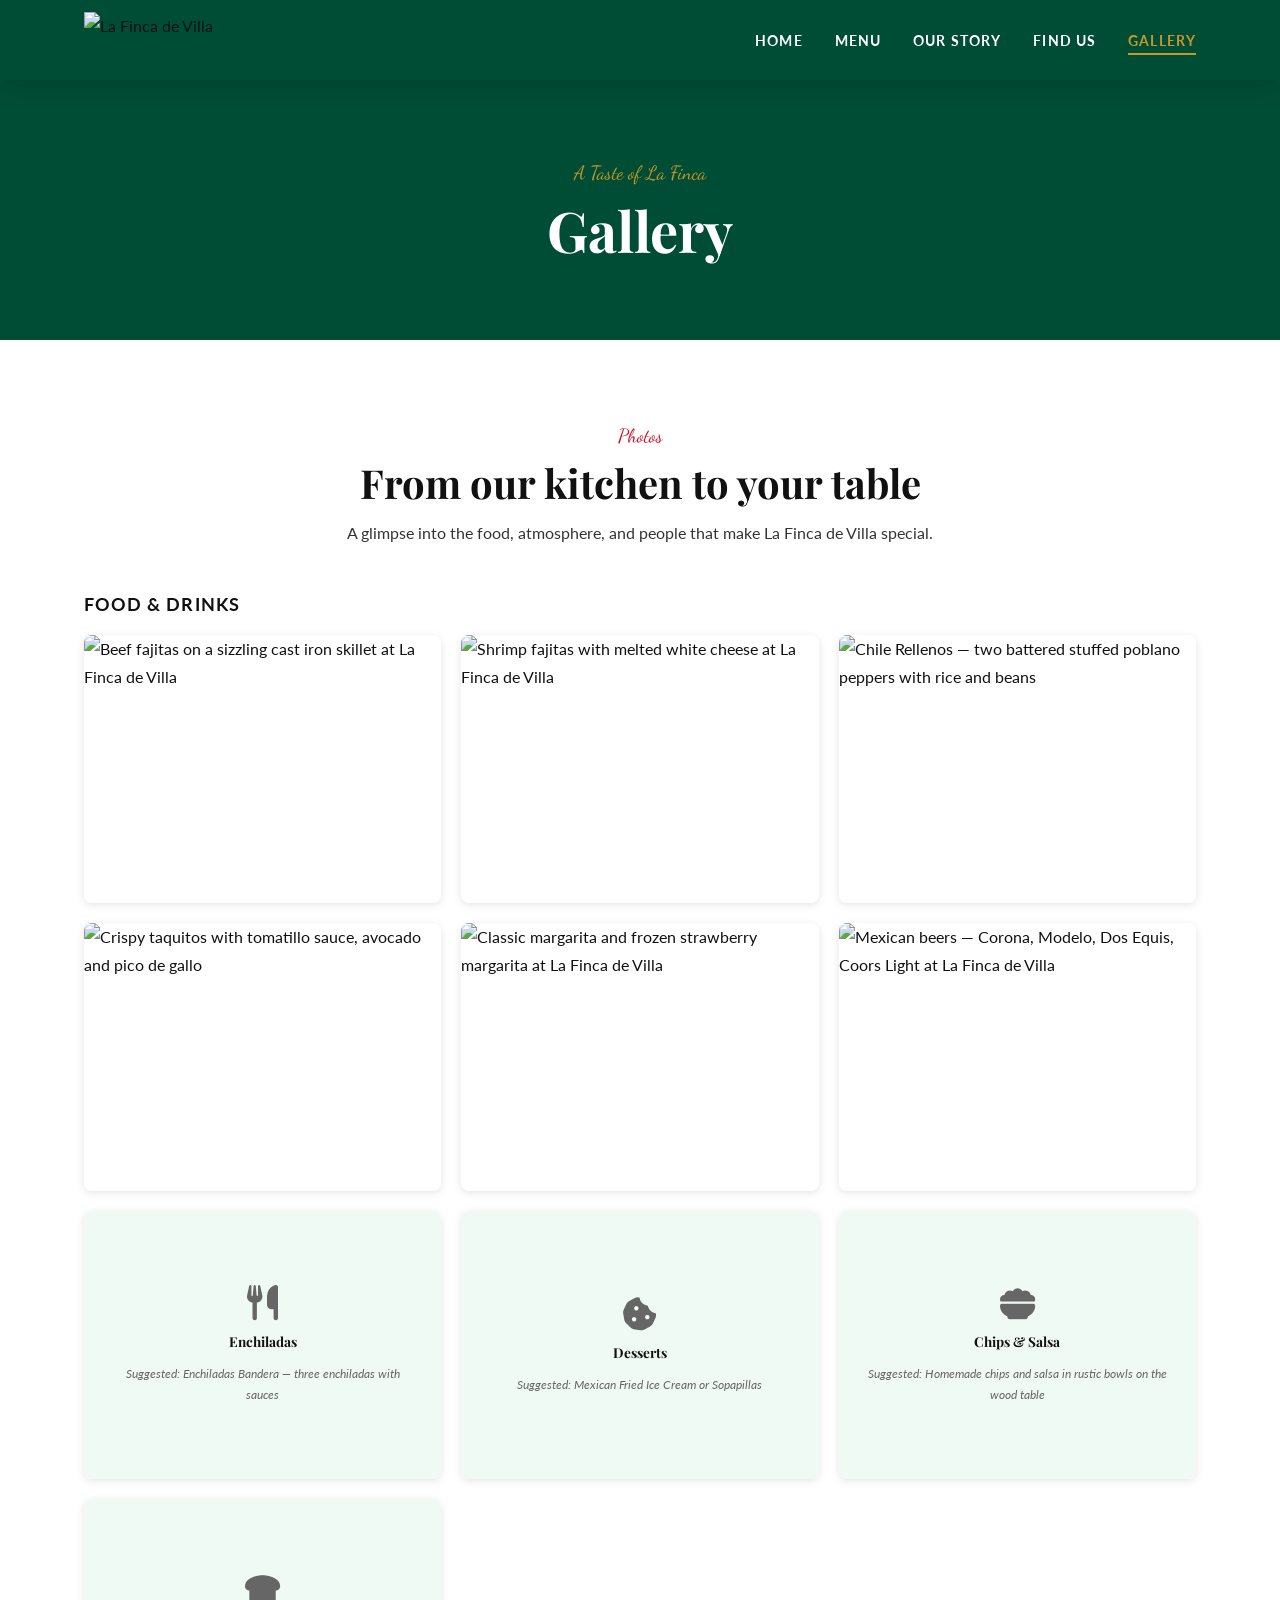
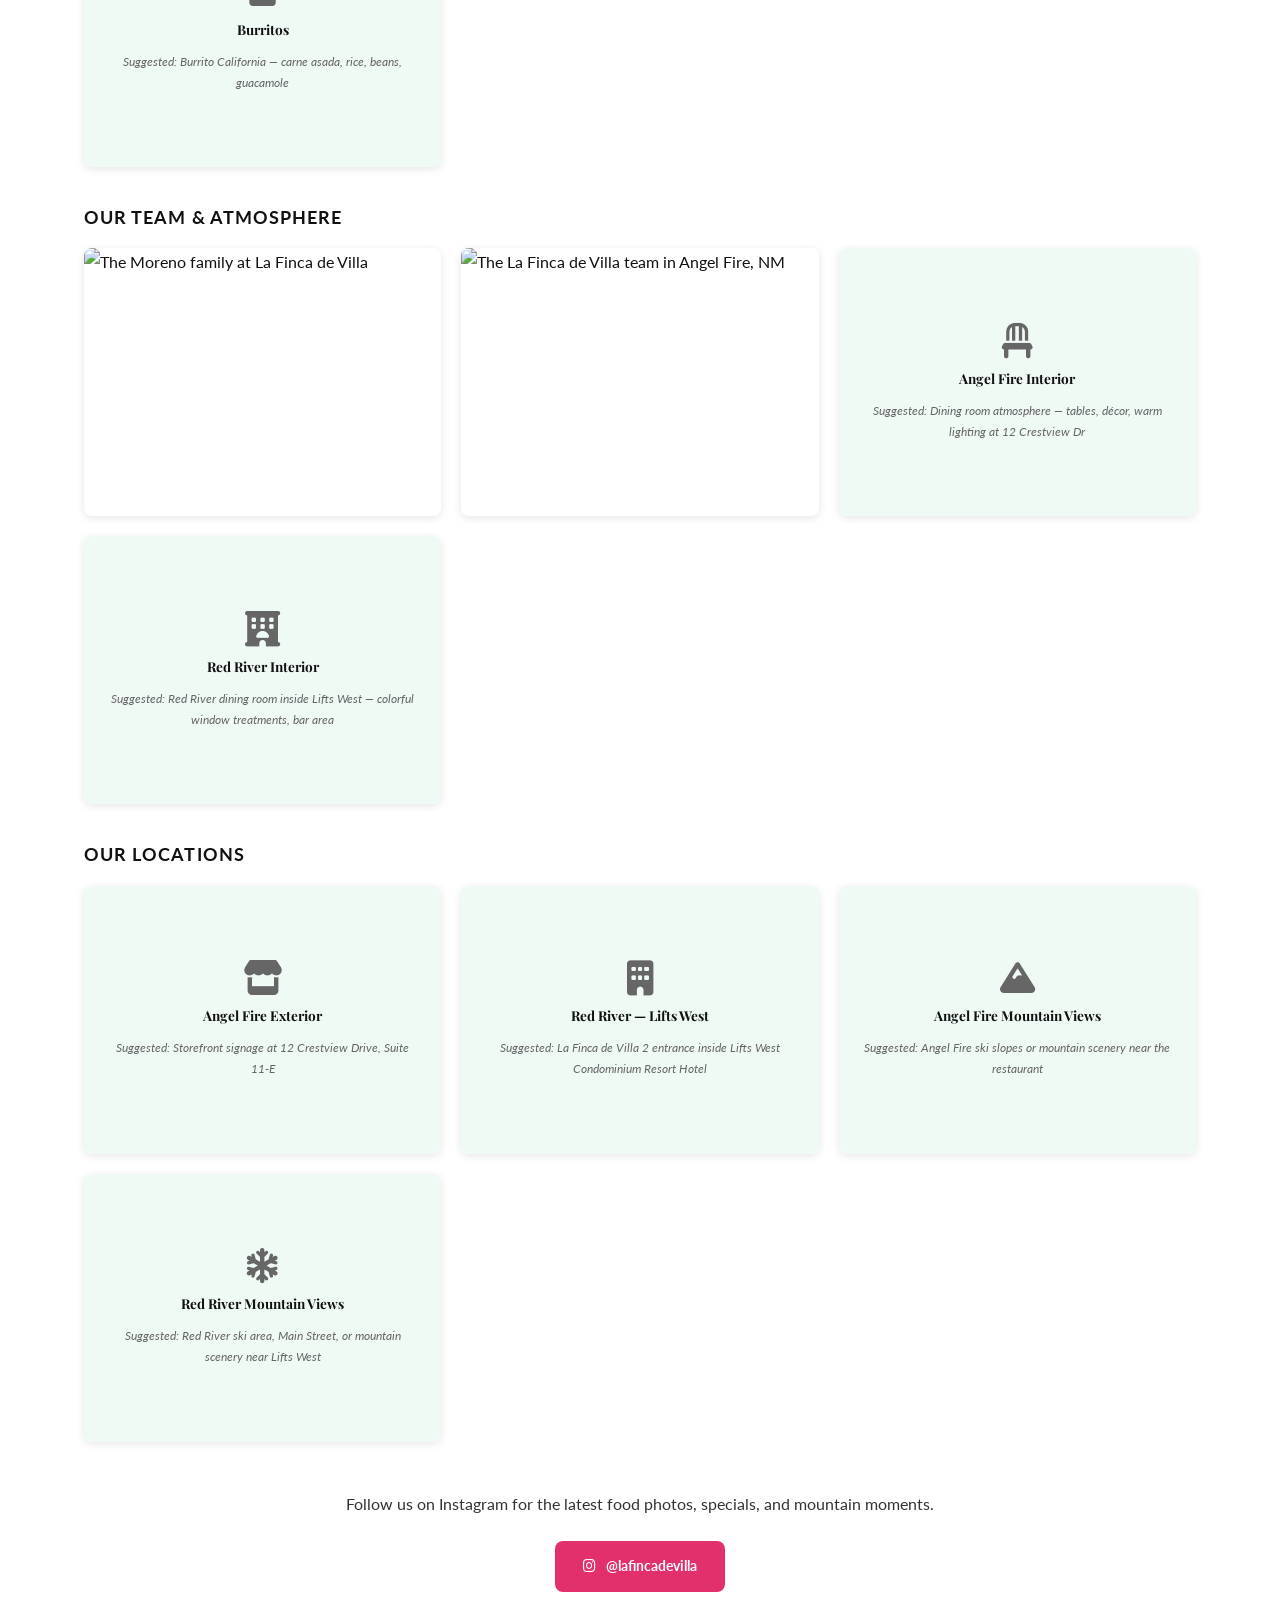
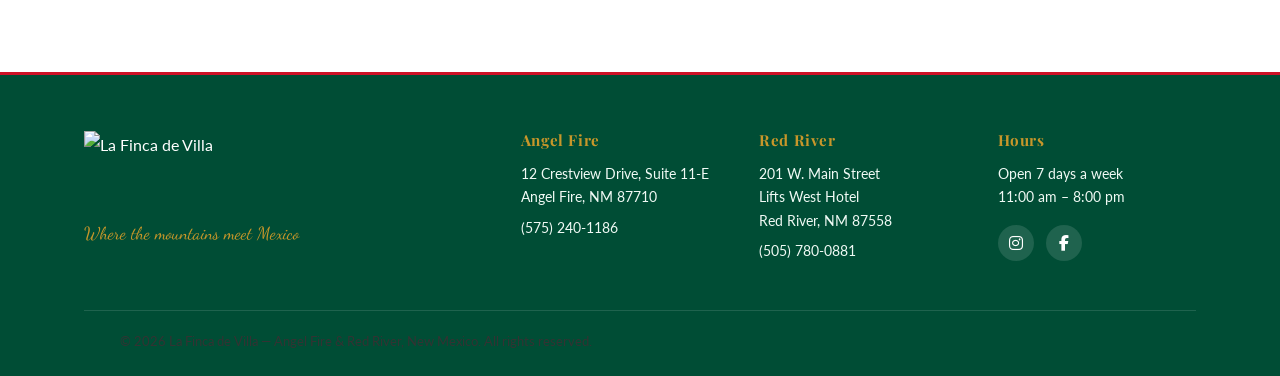
==== commit d1bbd213: "Apply Mexican flag–inspired color scheme Replace charcoal/black palette with colors drawn from the M" ====
--- a/gallery.html
+++ b/gallery.html
@@ -51,7 +51,7 @@
       </div>
 
       <!-- ---- FOOD PHOTOS ---- -->
-      <h3 style="margin-bottom:1.25rem;color:#000000;font-size:1.1rem;letter-spacing:.06em;text-transform:uppercase;font-family:var(--font-body);">Food &amp; Drinks</h3>
+      <h3 style="margin-bottom:1.25rem;color:var(--text-dark);font-size:1.1rem;letter-spacing:.06em;text-transform:uppercase;font-family:var(--font-body);">Food &amp; Drinks</h3>
       <div class="gallery-grid" style="margin-bottom:2.5rem;">
 
         <div class="gallery-item">
@@ -114,7 +114,7 @@
       </div>
 
       <!-- ---- TEAM & ATMOSPHERE ---- -->
-      <h3 style="margin-bottom:1.25rem;color:#000000;font-size:1.1rem;letter-spacing:.06em;text-transform:uppercase;font-family:var(--font-body);">Our Team &amp; Atmosphere</h3>
+      <h3 style="margin-bottom:1.25rem;color:var(--text-dark);font-size:1.1rem;letter-spacing:.06em;text-transform:uppercase;font-family:var(--font-body);">Our Team &amp; Atmosphere</h3>
       <div class="gallery-grid" style="margin-bottom:2.5rem;">
 
         <div class="gallery-item">
@@ -145,7 +145,7 @@
       </div>
 
       <!-- ---- LOCATIONS ---- -->
-      <h3 style="margin-bottom:1.25rem;color:#000000;font-size:1.1rem;letter-spacing:.06em;text-transform:uppercase;font-family:var(--font-body);">Our Locations</h3>
+      <h3 style="margin-bottom:1.25rem;color:var(--text-dark);font-size:1.1rem;letter-spacing:.06em;text-transform:uppercase;font-family:var(--font-body);">Our Locations</h3>
       <div class="gallery-grid" style="margin-bottom:2.5rem;">
 
         <div class="gallery-item">
--- a/css/style.css
+++ b/css/style.css
@@ -5,21 +5,21 @@
 
 /* ---- 1. Variables ---- */
 :root {
-  --brown-dark:    #1A1A1A;
-  --brown-primary: #2D2D2D;
-  --brown-medium:  #555555;
+  --brown-dark:    #004D35;
+  --brown-primary: #006847;
+  --brown-medium:  #2E8B57;
   --cream:         #FFFFFF;
-  --cream-dark:    #F2F2F2;
-  --cream-deeper:  #E0E0E0;
-  --red:           #C0392B;
-  --red-dark:      #9B2218;
-  --green:         #27AE60;
+  --cream-dark:    #F0FAF5;
+  --cream-deeper:  #D4EDDA;
+  --red:           #CE1126;
+  --red-dark:      #A80D1E;
+  --green:         #006847;
   --gold:          #C8972A;
-  --text-dark:     #000000;
+  --text-dark:     #111111;
   --text-medium:   #333333;
   --text-light:    #666666;
   --white:         #FFFFFF;
-  --overlay:       rgba(0, 0, 0, 0.65);
+  --overlay:       rgba(0, 30, 15, 0.70);
 
   --font-heading:  'Playfair Display', Georgia, serif;
   --font-body:     'Lato', Arial, sans-serif;
@@ -45,7 +45,7 @@
 ul { list-style: none; }
 
 /* ---- 3. Typography ---- */
-h1, h2, h3, h4 { font-family: var(--font-heading); color: #000000; line-height: 1.2; }
+h1, h2, h3, h4 { font-family: var(--font-heading); color: var(--text-dark); line-height: 1.2; }
 h1 { font-size: clamp(2rem, 5vw, 3.5rem); }
 h2 { font-size: clamp(1.6rem, 4vw, 2.5rem); }
 h3 { font-size: clamp(1.15rem, 2.5vw, 1.5rem); }
@@ -158,7 +158,7 @@
 .dish-card:hover { box-shadow: var(--shadow-md); transform: translateY(-4px); }
 .dish-card__image { height: 220px; background-size: cover; background-position: center; background-color: var(--cream-dark); }
 .dish-card__body { padding: 1.25rem; }
-.dish-card__body h3 { font-size: 1.1rem; margin-bottom: .5rem; color: #000000; }
+.dish-card__body h3 { font-size: 1.1rem; margin-bottom: .5rem; color: var(--text-dark); }
 .dish-card__body p { font-size: .9rem; max-width: 100%; margin: 0; }
 .featured__cta { text-align: center; }
 
@@ -255,13 +255,13 @@
   margin-bottom: 1.75rem; padding-bottom: .75rem;
   border-bottom: 2px solid var(--cream-dark);
 }
-.menu-section__header h2 { font-size: 1.85rem; color: #000000; }
+.menu-section__header h2 { font-size: 1.85rem; color: var(--text-dark); }
 .menu-section__note { font-size: .85rem; color: var(--text-light); font-style: italic; }
 
 .menu-grid { display: grid; grid-template-columns: repeat(auto-fill, minmax(300px, 1fr)); gap: 0 2rem; }
 .menu-item { padding: .9rem 0; border-bottom: 1px solid var(--cream-dark); }
 .menu-item:last-child { border-bottom: none; }
-.menu-item__name { font-family: var(--font-heading); font-size: 1.05rem; font-weight: 600; color: #000000; margin-bottom: .3rem; }
+.menu-item__name { font-family: var(--font-heading); font-size: 1.05rem; font-weight: 600; color: var(--text-dark); margin-bottom: .3rem; }
 .menu-item__desc { font-size: .875rem; color: var(--text-medium); max-width: 100%; margin: 0; }
 .menu-item__tag { display: inline-block; background: var(--red); color: var(--white); font-size: .7rem; font-weight: 700; letter-spacing: .06em; text-transform: uppercase; padding: .15rem .5rem; border-radius: 3px; margin-bottom: .4rem; }
 .menu-item__tag--green { background: var(--green); }
@@ -270,7 +270,7 @@
 .specials-grid { display: grid; grid-template-columns: repeat(auto-fill, minmax(280px, 1fr)); gap: 1rem; }
 .special-card { padding: 1rem 1.25rem; background: var(--white); border-radius: var(--radius); border-left: 4px solid var(--gold); }
 .special-card__num { font-size: .75rem; font-weight: 700; color: var(--red); letter-spacing: .06em; text-transform: uppercase; margin-bottom: .3rem; }
-.special-card__name { font-family: var(--font-heading); font-size: 1rem; color: #000000; margin-bottom: .35rem; }
+.special-card__name { font-family: var(--font-heading); font-size: 1rem; color: var(--text-dark); margin-bottom: .35rem; }
 .special-card__desc { font-size: .85rem; color: var(--text-medium); margin: 0; max-width: 100%; }
 
 .kids-grid { display: grid; grid-template-columns: repeat(auto-fill, minmax(240px, 1fr)); gap: .75rem; }
@@ -282,7 +282,7 @@
 .catering-card p { color: var(--cream-dark); font-size: .875rem; max-width: 100%; margin: 0; }
 
 .drinks-cols { display: grid; grid-template-columns: 1fr 1fr; gap: 3rem; }
-.drinks-col h3 { color: #000000; margin-bottom: 1rem; padding-bottom: .5rem; border-bottom: 2px solid var(--cream-dark); }
+.drinks-col h3 { color: var(--text-dark); margin-bottom: 1rem; padding-bottom: .5rem; border-bottom: 2px solid var(--cream-dark); }
 .drinks-col li { padding: .55rem 0; border-bottom: 1px solid var(--cream-dark); color: var(--text-medium); font-size: .95rem; }
 .drinks-col li:last-child { border-bottom: none; }
 .drinks-note { font-size: .85rem; color: var(--text-light); font-style: italic; margin-top: 1.5rem; }
